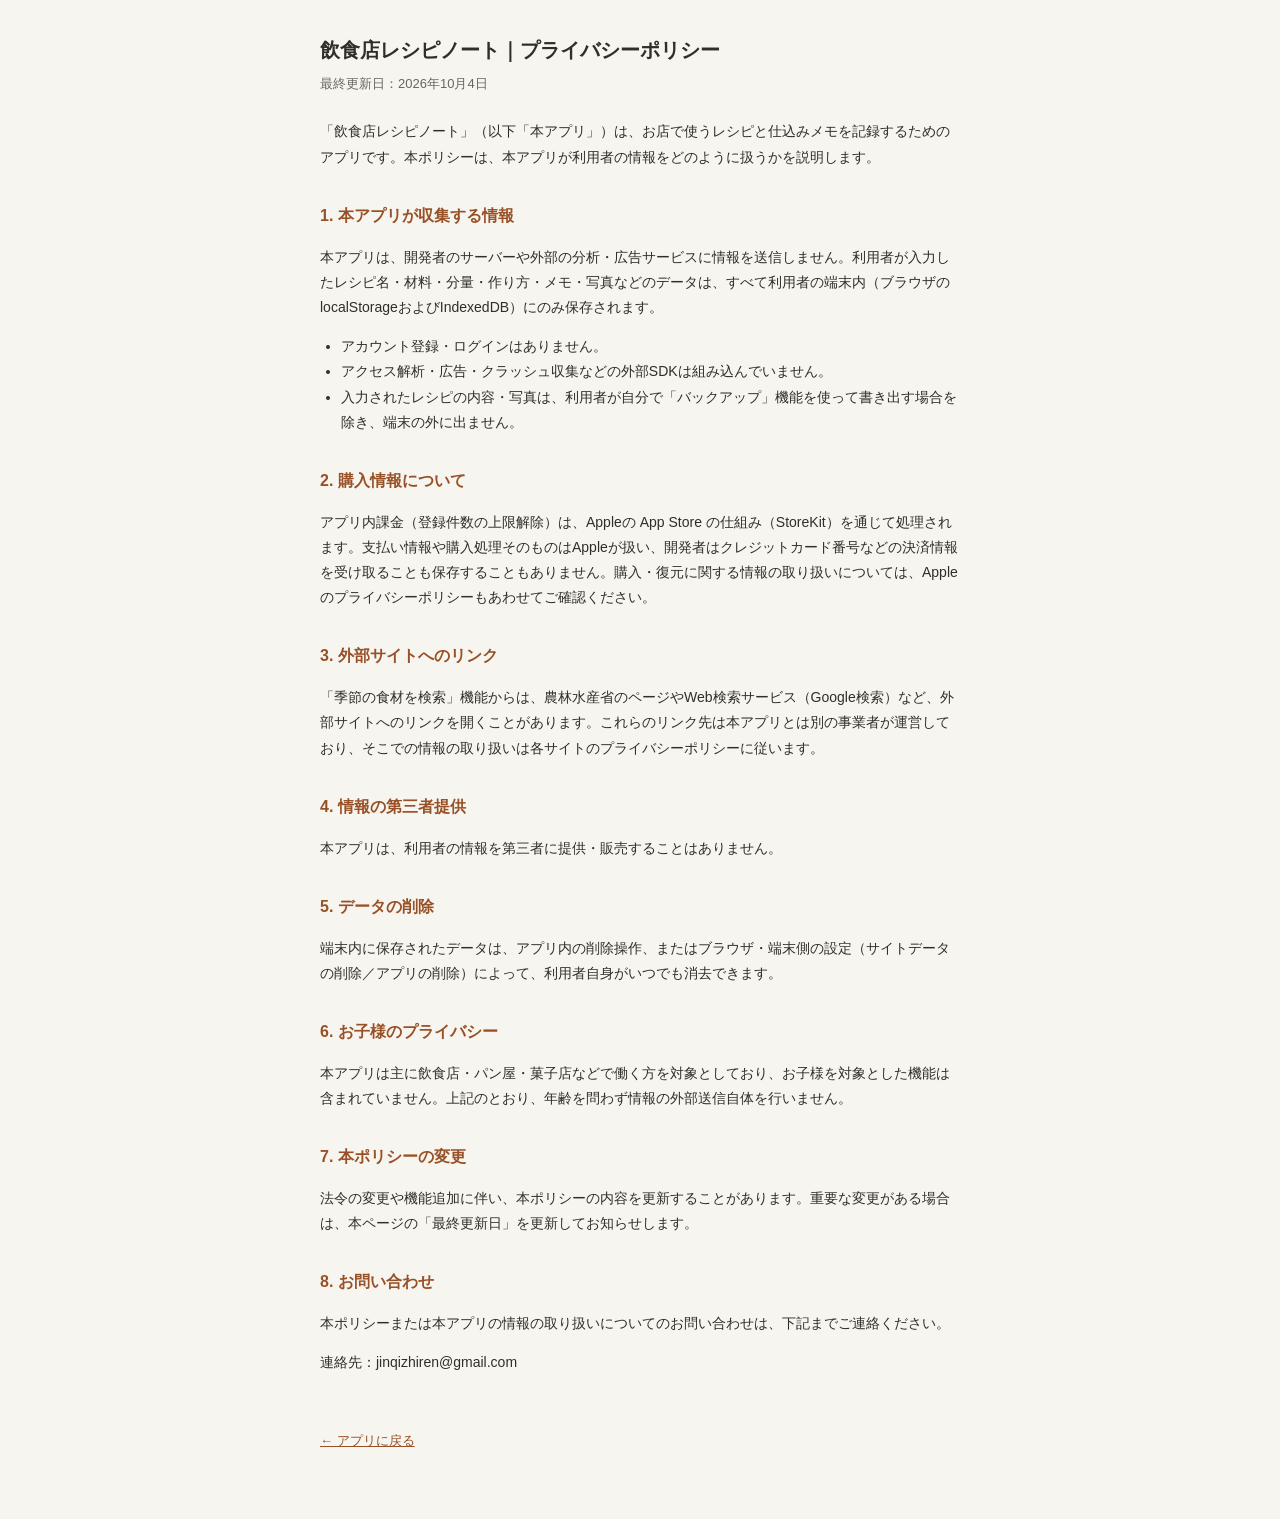
==== privacy.html @ 881e7bc7 "Add files via upload" ====
<!DOCTYPE html>
<html lang="ja">
<head>
<meta charset="UTF-8">
<meta name="viewport" content="width=device-width, initial-scale=1.0">
<title>プライバシーポリシー｜飲食店レシピノート</title>
<style>
  :root{--accent:#985126;--text:#302e28;--muted:#68675e;--border:#dfded6;--bg:#f7f5f0;}
  html,body{margin:0;padding:0;}
  body{font-family:-apple-system,BlinkMacSystemFont,"Hiragino Kaku Gothic ProN","Noto Sans JP",sans-serif;background:var(--bg);color:var(--text);line-height:1.8;}
  main{max-width:640px;margin:0 auto;padding:32px 20px 64px;}
  h1{font-size:20px;margin:0 0 4px;}
  h2{font-size:16px;margin:32px 0 8px;color:var(--accent);}
  p,li{font-size:14px;color:var(--text);}
  ul{padding-left:1.3em;margin:8px 0;}
  .updated{font-size:13px;color:var(--muted);margin:0 0 24px;}
  .back{display:inline-block;margin-top:40px;font-size:13px;color:var(--accent);}
</style>
</head>
<body>
<main>
  <h1>飲食店レシピノート｜プライバシーポリシー</h1>
  <p class="updated">最終更新日：2026年10月4日</p>

  <p>「飲食店レシピノート」（以下「本アプリ」）は、お店で使うレシピと仕込みメモを記録するためのアプリです。本ポリシーは、本アプリが利用者の情報をどのように扱うかを説明します。</p>

  <h2>1. 本アプリが収集する情報</h2>
  <p>本アプリは、開発者のサーバーや外部の分析・広告サービスに情報を送信しません。利用者が入力したレシピ名・材料・分量・作り方・メモ・写真などのデータは、すべて利用者の端末内（ブラウザのlocalStorageおよびIndexedDB）にのみ保存されます。</p>
  <ul>
    <li>アカウント登録・ログインはありません。</li>
    <li>アクセス解析・広告・クラッシュ収集などの外部SDKは組み込んでいません。</li>
    <li>入力されたレシピの内容・写真は、利用者が自分で「バックアップ」機能を使って書き出す場合を除き、端末の外に出ません。</li>
  </ul>

  <h2>2. 購入情報について</h2>
  <p>アプリ内課金（登録件数の上限解除）は、Appleの App Store の仕組み（StoreKit）を通じて処理されます。支払い情報や購入処理そのものはAppleが扱い、開発者はクレジットカード番号などの決済情報を受け取ることも保存することもありません。購入・復元に関する情報の取り扱いについては、Appleのプライバシーポリシーもあわせてご確認ください。</p>

  <h2>3. 外部サイトへのリンク</h2>
  <p>「季節の食材を検索」機能からは、農林水産省のページやWeb検索サービス（Google検索）など、外部サイトへのリンクを開くことがあります。これらのリンク先は本アプリとは別の事業者が運営しており、そこでの情報の取り扱いは各サイトのプライバシーポリシーに従います。</p>

  <h2>4. 情報の第三者提供</h2>
  <p>本アプリは、利用者の情報を第三者に提供・販売することはありません。</p>

  <h2>5. データの削除</h2>
  <p>端末内に保存されたデータは、アプリ内の削除操作、またはブラウザ・端末側の設定（サイトデータの削除／アプリの削除）によって、利用者自身がいつでも消去できます。</p>

  <h2>6. お子様のプライバシー</h2>
  <p>本アプリは主に飲食店・パン屋・菓子店などで働く方を対象としており、お子様を対象とした機能は含まれていません。上記のとおり、年齢を問わず情報の外部送信自体を行いません。</p>

  <h2>7. 本ポリシーの変更</h2>
  <p>法令の変更や機能追加に伴い、本ポリシーの内容を更新することがあります。重要な変更がある場合は、本ページの「最終更新日」を更新してお知らせします。</p>

  <h2>8. お問い合わせ</h2>
  <p>本ポリシーまたは本アプリの情報の取り扱いについてのお問い合わせは、下記までご連絡ください。</p>
  <p>連絡先：jinqizhiren@gmail.com</p>

  <a class="back" href="index.html">← アプリに戻る</a>
</main>
</body>
</html>
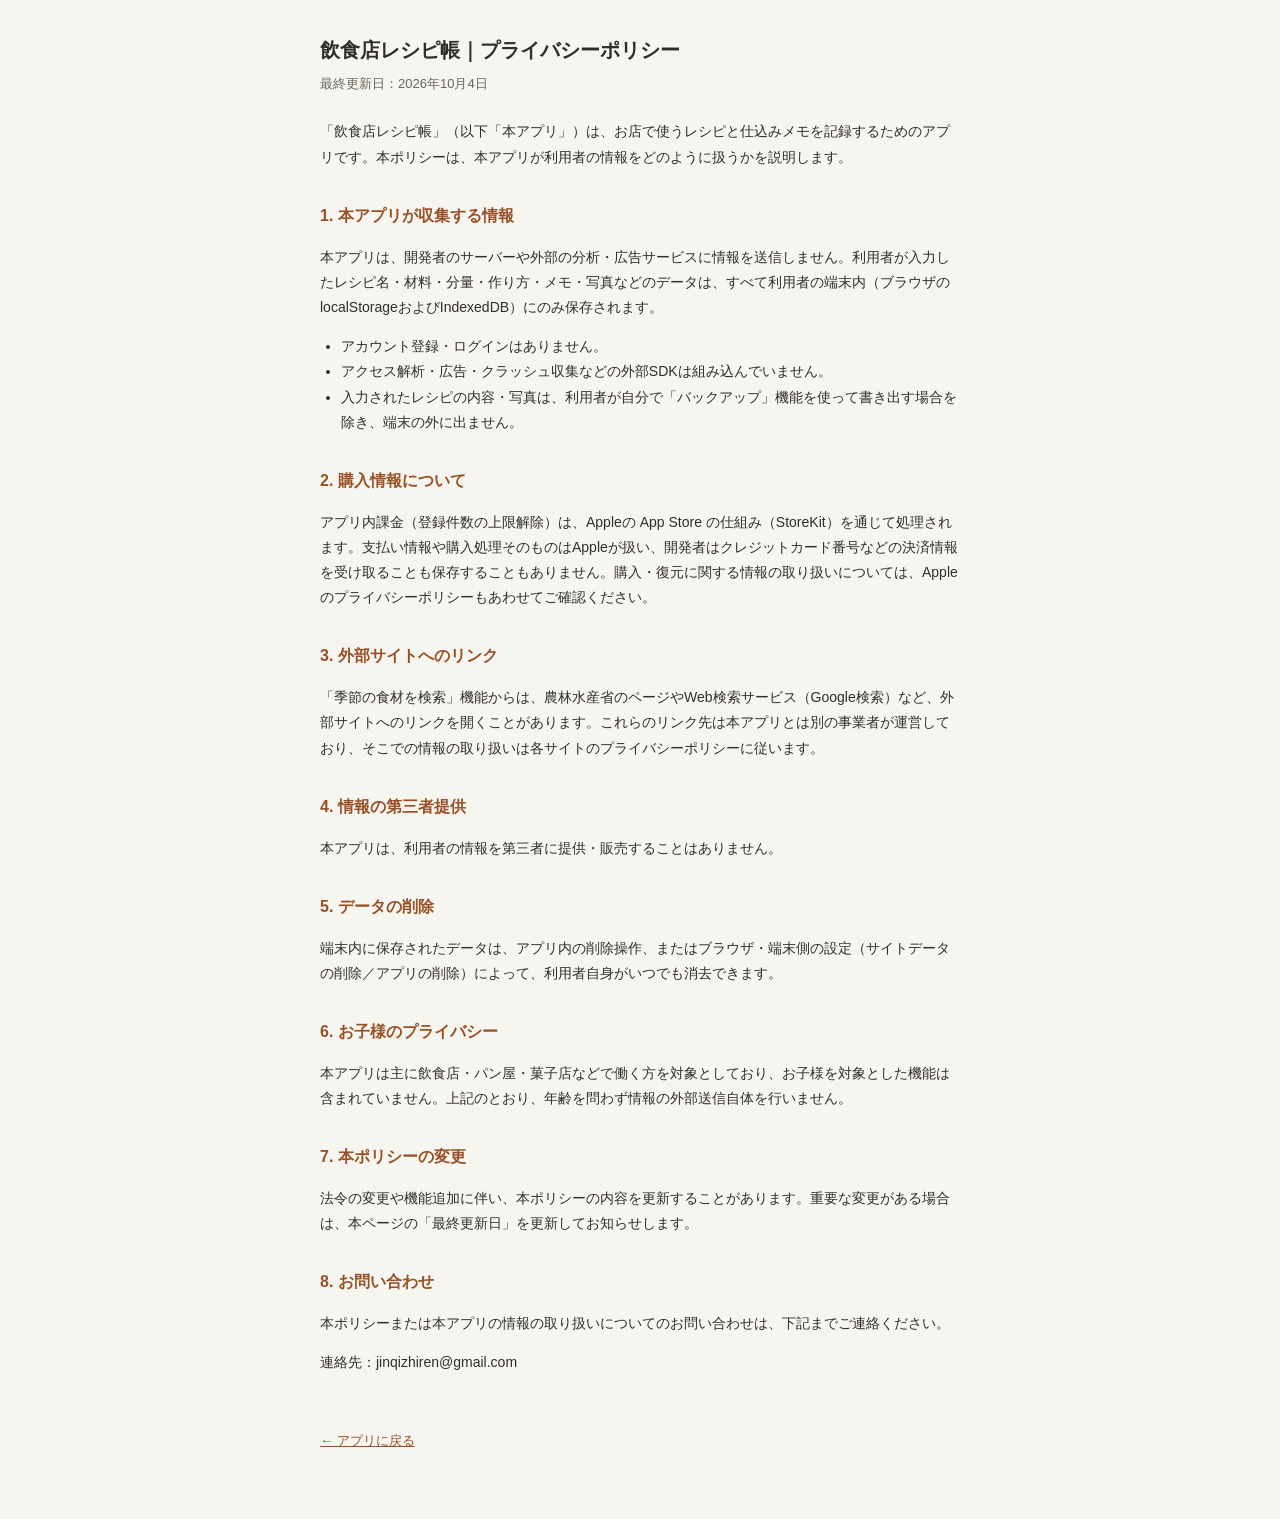
==== commit 399d0164: "Add files via upload" ====
--- a/privacy.html
+++ b/privacy.html
@@ -3,7 +3,7 @@
 <head>
 <meta charset="UTF-8">
 <meta name="viewport" content="width=device-width, initial-scale=1.0">
-<title>プライバシーポリシー｜飲食店レシピノート</title>
+<title>プライバシーポリシー｜飲食店レシピ帳</title>
 <style>
   :root{--accent:#985126;--text:#302e28;--muted:#68675e;--border:#dfded6;--bg:#f7f5f0;}
   html,body{margin:0;padding:0;}
@@ -19,10 +19,10 @@
 </head>
 <body>
 <main>
-  <h1>飲食店レシピノート｜プライバシーポリシー</h1>
+  <h1>飲食店レシピ帳｜プライバシーポリシー</h1>
   <p class="updated">最終更新日：2026年10月4日</p>
 
-  <p>「飲食店レシピノート」（以下「本アプリ」）は、お店で使うレシピと仕込みメモを記録するためのアプリです。本ポリシーは、本アプリが利用者の情報をどのように扱うかを説明します。</p>
+  <p>「飲食店レシピ帳」（以下「本アプリ」）は、お店で使うレシピと仕込みメモを記録するためのアプリです。本ポリシーは、本アプリが利用者の情報をどのように扱うかを説明します。</p>
 
   <h2>1. 本アプリが収集する情報</h2>
   <p>本アプリは、開発者のサーバーや外部の分析・広告サービスに情報を送信しません。利用者が入力したレシピ名・材料・分量・作り方・メモ・写真などのデータは、すべて利用者の端末内（ブラウザのlocalStorageおよびIndexedDB）にのみ保存されます。</p>
